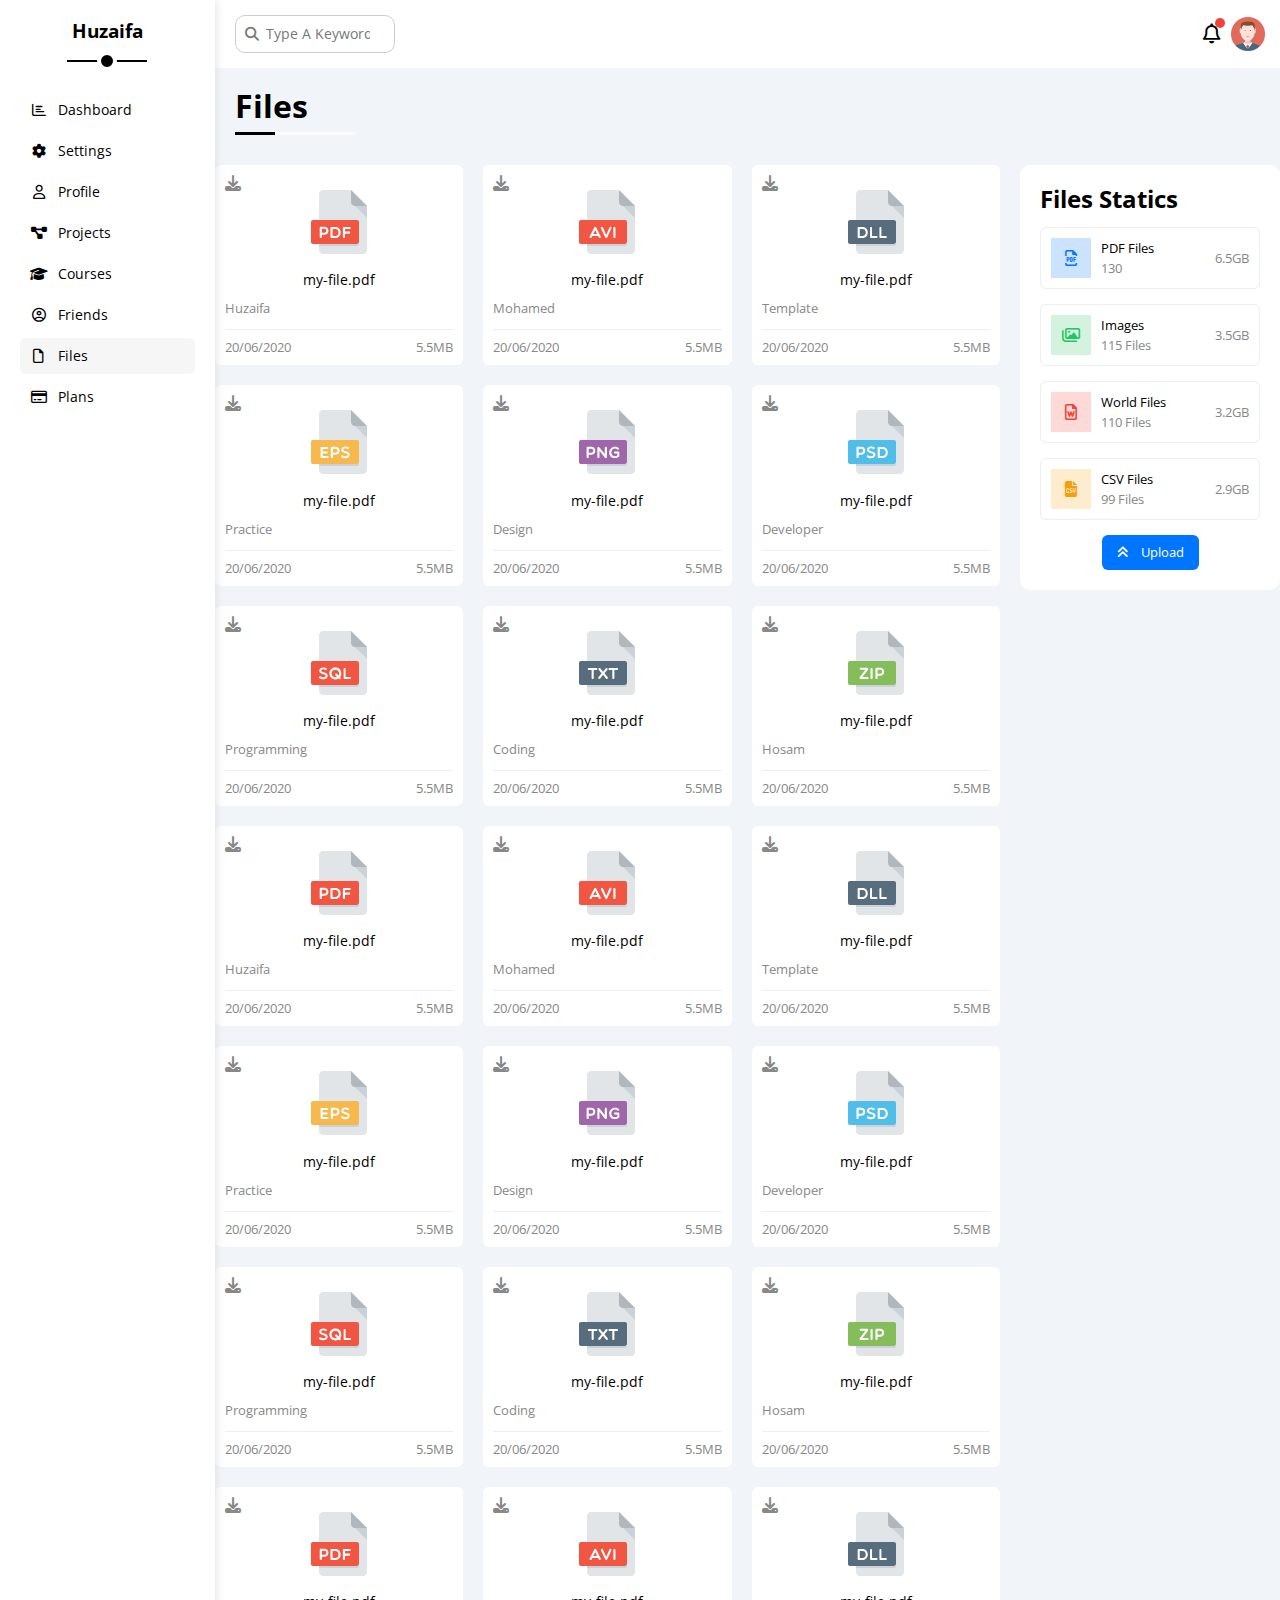
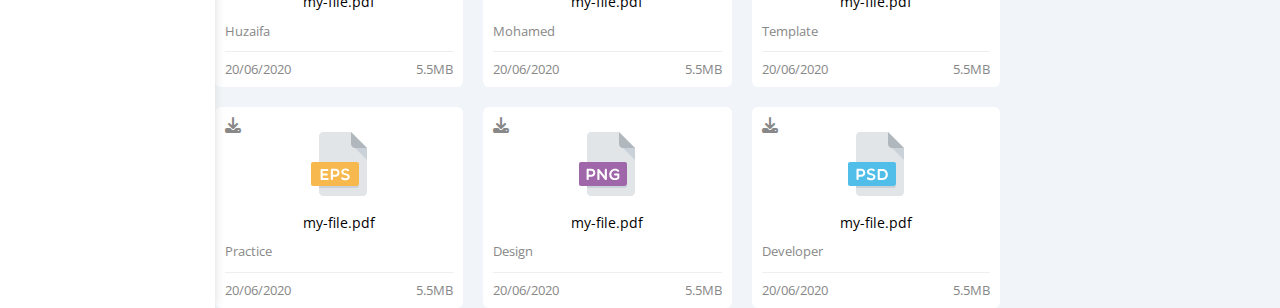
==== files.html @ 27a4d910 "uploade files" ====
<!DOCTYPE html>
<html lang="en">

<head>
  <meta charset="UTF-8">
  <meta http-equiv="X-UA-Compatible" content="IE=edge">
  <meta name="viewport" content="widtd=device-widtd, initial-scale=1.0">
  <link rel="stylesheet" href="css/all.min.css">
  <link rel="stylesheet" href="css/normalize.css">
  <link rel="stylesheet" href="css/Dashboard.css">
  <link rel="preconnect" href="https://fonts.googleapis.com" />
  <link rel="preconnect" href="https://fonts.gstatic.com" crossorigin />
  <link href="https://fonts.googleapis.com/css2?family=Open+Sans:wght@300;500&display=swap" rel="stylesheet" />
  <link rel="stylesheet" href="css/framework.css">
  <title>Files</title>
</head>

<body>
  <div class="page">
    <div class="sidebar active">
      <h3>Huzaifa</h3>
      <ul>
        <li><a href="index.html"><i class="fa-regular fa-chart-bar fa-fw"></i><span>Dashboard</span></a>
        </li>
        <li><a href="settings.html"><i class="fa-solid fa-gear fa-fw"></i><span>Settings</span></a></li>
        <li><a href="profile.html"><i class="fa-regular fa-user fa-fw"></i><span>Profile</span></a></li>
        <li><a href="project.html"><i class="fa-solid fa-diagram-project fa-fw"></i><span>Projects</span></a></li>
        <li><a href="courses.html"><i class="fa-solid fa-graduation-cap fa-fw"></i><span>Courses</span></a></li>
        <li><a href="friends.html"><i class="fa-regular fa-circle-user fa-fw"></i><span>Friends</span></a></li>
        <li><a href="files.html" class="active"><i class="fa-regular fa-file fa-fw"></i><span>Files</span></a></li>
        <li><a href="plans.html"><i class="fa-regular fa-credit-card fa-fw"></i><span>Plans</span></a></li>
      </ul>
    </div>
    <div class="content">
      <header>
        <div class="search">
          <input type="search" name="" id="" placeholder="Type A Keyword">
        </div>
        <div class="icons">
          <span>
            <i class="fa-regular fa-bell fa-lg"></i>
          </span>
          <img src="imgs/avatar.png" alt="">
        </div>
      </header>
      <h1>Files</h1>
      <div class="files d-flex">
        <!-- start files  -->
        <div class="folders">
          <!-- start folder 1 -->
          <div class=" rad-6 bg-white p-10 p-realtive">
            <div class="txt-c p-relative"><i class="fa-solid fa-download c-grey p-absolute"></i><img src="imgs/pdf.svg"
                alt=""></div>
            <div class="fs-14 txt-c mb-10">my-file.pdf</div>
            <p class="fs-13 c-grey" style="margin:13px 0;">Huzaifa</p>
            <div class="between-flex fs-13 c-grey pt-10 mt-10">
              <span>20/06/2020</span>
              <span>5.5MB</span>
            </div>
          </div>
          <!-- end folder 1 -->
          <!-- start folder 2 -->
          <div class=" rad-6 bg-white p-10 p-realtive">
            <div class="txt-c p-relative"><i class="fa-solid fa-download c-grey p-absolute"></i><img src="imgs/avi.svg"
                alt=""></div>
            <div class="fs-14 txt-c mb-10">my-file.pdf</div>
            <p class="fs-13 c-grey" style="margin:13px 0;">Mohamed</p>
            <div class="between-flex fs-13 c-grey pt-10 mt-10">
              <span>20/06/2020</span>
              <span>5.5MB</span>
            </div>
          </div>
          <!-- end folder 2 -->
          <!-- start folder 3 -->
          <div class=" rad-6 bg-white p-10 p-realtive">
            <div class="txt-c p-relative"><i class="fa-solid fa-download c-grey p-absolute"></i><img src="imgs/dll.svg"
                alt=""></div>
            <div class="fs-14 txt-c mb-10">my-file.pdf</div>
            <p class="fs-13 c-grey" style="margin:13px 0;">Template</p>
            <div class="between-flex fs-13 c-grey pt-10 mt-10">
              <span>20/06/2020</span>
              <span>5.5MB</span>
            </div>
          </div>
          <!-- end folder 3 -->
          <!-- start folder 4 -->
          <div class=" rad-6 bg-white p-10 p-realtive">
            <div class="txt-c p-relative"><i class="fa-solid fa-download c-grey p-absolute"></i><img src="imgs/eps.svg"
                alt=""></div>
            <div class="fs-14 txt-c mb-10">my-file.pdf</div>
            <p class="fs-13 c-grey" style="margin:13px 0;">Practice</p>
            <div class="between-flex fs-13 c-grey pt-10 mt-10">
              <span>20/06/2020</span>
              <span>5.5MB</span>
            </div>
          </div>
          <!-- end folder 4 -->
          <!-- start folder 5 -->
          <div class=" rad-6 bg-white p-10 p-realtive">
            <div class="txt-c p-relative"><i class="fa-solid fa-download c-grey p-absolute"></i><img src="imgs/png.svg"
                alt=""></div>
            <div class="fs-14 txt-c mb-10">my-file.pdf</div>
            <p class="fs-13 c-grey" style="margin:13px 0;">Design</p>
            <div class="between-flex fs-13 c-grey pt-10 mt-10">
              <span>20/06/2020</span>
              <span>5.5MB</span>
            </div>
          </div>
          <!-- end folder 5 -->
          <!-- start folder 6 -->
          <div class=" rad-6 bg-white p-10 p-realtive">
            <div class="txt-c p-relative"><i class="fa-solid fa-download c-grey p-absolute"></i><img src="imgs/psd.svg"
                alt=""></div>
            <div class="fs-14 txt-c mb-10">my-file.pdf</div>
            <p class="fs-13 c-grey" style="margin:13px 0;">Developer</p>
            <div class="between-flex fs-13 c-grey pt-10 mt-10">
              <span>20/06/2020</span>
              <span>5.5MB</span>
            </div>
          </div>
          <!-- end folder 6 -->
          <!-- start folder 7 -->
          <div class=" rad-6 bg-white p-10 p-realtive">
            <div class="txt-c p-relative"><i class="fa-solid fa-download c-grey p-absolute"></i><img src="imgs/sql.svg"
                alt=""></div>
            <div class="fs-14 txt-c mb-10">my-file.pdf</div>
            <p class="fs-13 c-grey" style="margin:13px 0;">Programming</p>
            <div class="between-flex fs-13 c-grey pt-10 mt-10">
              <span>20/06/2020</span>
              <span>5.5MB</span>
            </div>
          </div>
          <!-- end folder 7 -->
          <!-- start folder 7 -->
          <div class=" rad-6 bg-white p-10 p-realtive">
            <div class="txt-c p-relative"><i class="fa-solid fa-download c-grey p-absolute"></i><img src="imgs/txt.svg"
                alt=""></div>
            <div class="fs-14 txt-c mb-10">my-file.pdf</div>
            <p class="fs-13 c-grey" style="margin:13px 0;">Coding</p>
            <div class="between-flex fs-13 c-grey pt-10 mt-10">
              <span>20/06/2020</span>
              <span>5.5MB</span>
            </div>
          </div>
          <!-- end folder 8 -->
          <!-- start folder 8 -->
          <div class=" rad-6 bg-white p-10 p-realtive">
            <div class="txt-c p-relative"><i class="fa-solid fa-download c-grey p-absolute"></i><img src="imgs/zip.svg"
                alt=""></div>
            <div class="fs-14 txt-c mb-10">my-file.pdf</div>
            <p class="fs-13 c-grey" style="margin:13px 0;">Hosam</p>
            <div class="between-flex fs-13 c-grey pt-10 mt-10">
              <span>20/06/2020</span>
              <span>5.5MB</span>
            </div>
          </div>
          <!-- end folder 1 -->
          <!-- start folder 1 -->
          <div class=" rad-6 bg-white p-10 p-realtive">
            <div class="txt-c p-relative"><i class="fa-solid fa-download c-grey p-absolute"></i><img src="imgs/pdf.svg"
                alt=""></div>
            <div class="fs-14 txt-c mb-10">my-file.pdf</div>
            <p class="fs-13 c-grey" style="margin:13px 0;">Huzaifa</p>
            <div class="between-flex fs-13 c-grey pt-10 mt-10">
              <span>20/06/2020</span>
              <span>5.5MB</span>
            </div>
          </div>
          <!-- end folder 1 -->
          <!-- start folder 2 -->
          <div class=" rad-6 bg-white p-10 p-realtive">
            <div class="txt-c p-relative"><i class="fa-solid fa-download c-grey p-absolute"></i><img src="imgs/avi.svg"
                alt=""></div>
            <div class="fs-14 txt-c mb-10">my-file.pdf</div>
            <p class="fs-13 c-grey" style="margin:13px 0;">Mohamed</p>
            <div class="between-flex fs-13 c-grey pt-10 mt-10">
              <span>20/06/2020</span>
              <span>5.5MB</span>
            </div>
          </div>
          <!-- end folder 2 -->
          <!-- start folder 3 -->
          <div class=" rad-6 bg-white p-10 p-realtive">
            <div class="txt-c p-relative"><i class="fa-solid fa-download c-grey p-absolute"></i><img src="imgs/dll.svg"
                alt=""></div>
            <div class="fs-14 txt-c mb-10">my-file.pdf</div>
            <p class="fs-13 c-grey" style="margin:13px 0;">Template</p>
            <div class="between-flex fs-13 c-grey pt-10 mt-10">
              <span>20/06/2020</span>
              <span>5.5MB</span>
            </div>
          </div>
          <!-- end folder 3 -->
          <!-- start folder 4 -->
          <div class=" rad-6 bg-white p-10 p-realtive">
            <div class="txt-c p-relative"><i class="fa-solid fa-download c-grey p-absolute"></i><img src="imgs/eps.svg"
                alt=""></div>
            <div class="fs-14 txt-c mb-10">my-file.pdf</div>
            <p class="fs-13 c-grey" style="margin:13px 0;">Practice</p>
            <div class="between-flex fs-13 c-grey pt-10 mt-10">
              <span>20/06/2020</span>
              <span>5.5MB</span>
            </div>
          </div>
          <!-- end folder 4 -->
          <!-- start folder 5 -->
          <div class=" rad-6 bg-white p-10 p-realtive">
            <div class="txt-c p-relative"><i class="fa-solid fa-download c-grey p-absolute"></i><img src="imgs/png.svg"
                alt=""></div>
            <div class="fs-14 txt-c mb-10">my-file.pdf</div>
            <p class="fs-13 c-grey" style="margin:13px 0;">Design</p>
            <div class="between-flex fs-13 c-grey pt-10 mt-10">
              <span>20/06/2020</span>
              <span>5.5MB</span>
            </div>
          </div>
          <!-- end folder 5 -->
          <!-- start folder 6 -->
          <div class=" rad-6 bg-white p-10 p-realtive">
            <div class="txt-c p-relative"><i class="fa-solid fa-download c-grey p-absolute"></i><img src="imgs/psd.svg"
                alt=""></div>
            <div class="fs-14 txt-c mb-10">my-file.pdf</div>
            <p class="fs-13 c-grey" style="margin:13px 0;">Developer</p>
            <div class="between-flex fs-13 c-grey pt-10 mt-10">
              <span>20/06/2020</span>
              <span>5.5MB</span>
            </div>
          </div>
          <!-- end folder 6 -->
          <!-- start folder 7 -->
          <div class=" rad-6 bg-white p-10 p-realtive">
            <div class="txt-c p-relative"><i class="fa-solid fa-download c-grey p-absolute"></i><img src="imgs/sql.svg"
                alt=""></div>
            <div class="fs-14 txt-c mb-10">my-file.pdf</div>
            <p class="fs-13 c-grey" style="margin:13px 0;">Programming</p>
            <div class="between-flex fs-13 c-grey pt-10 mt-10">
              <span>20/06/2020</span>
              <span>5.5MB</span>
            </div>
          </div>
          <!-- end folder 7 -->
          <!-- start folder 7 -->
          <div class=" rad-6 bg-white p-10 p-realtive">
            <div class="txt-c p-relative"><i class="fa-solid fa-download c-grey p-absolute"></i><img src="imgs/txt.svg"
                alt=""></div>
            <div class="fs-14 txt-c mb-10">my-file.pdf</div>
            <p class="fs-13 c-grey" style="margin:13px 0;">Coding</p>
            <div class="between-flex fs-13 c-grey pt-10 mt-10">
              <span>20/06/2020</span>
              <span>5.5MB</span>
            </div>
          </div>
          <!-- end folder 8 -->
          <!-- start folder 8 -->
          <div class=" rad-6 bg-white p-10 p-realtive">
            <div class="txt-c p-relative"><i class="fa-solid fa-download c-grey p-absolute"></i><img src="imgs/zip.svg"
                alt=""></div>
            <div class="fs-14 txt-c mb-10">my-file.pdf</div>
            <p class="fs-13 c-grey" style="margin:13px 0;">Hosam</p>
            <div class="between-flex fs-13 c-grey pt-10 mt-10">
              <span>20/06/2020</span>
              <span>5.5MB</span>
            </div>
          </div>
          <!-- end folder 1 -->
          <!-- start folder 1 -->
          <div class=" rad-6 bg-white p-10 p-realtive">
            <div class="txt-c p-relative"><i class="fa-solid fa-download c-grey p-absolute"></i><img src="imgs/pdf.svg"
                alt=""></div>
            <div class="fs-14 txt-c mb-10">my-file.pdf</div>
            <p class="fs-13 c-grey" style="margin:13px 0;">Huzaifa</p>
            <div class="between-flex fs-13 c-grey pt-10 mt-10">
              <span>20/06/2020</span>
              <span>5.5MB</span>
            </div>
          </div>
          <!-- end folder 1 -->
          <!-- start folder 2 -->
          <div class=" rad-6 bg-white p-10 p-realtive">
            <div class="txt-c p-relative"><i class="fa-solid fa-download c-grey p-absolute"></i><img src="imgs/avi.svg"
                alt=""></div>
            <div class="fs-14 txt-c mb-10">my-file.pdf</div>
            <p class="fs-13 c-grey" style="margin:13px 0;">Mohamed</p>
            <div class="between-flex fs-13 c-grey pt-10 mt-10">
              <span>20/06/2020</span>
              <span>5.5MB</span>
            </div>
          </div>
          <!-- end folder 2 -->
          <!-- start folder 3 -->
          <div class=" rad-6 bg-white p-10 p-realtive">
            <div class="txt-c p-relative"><i class="fa-solid fa-download c-grey p-absolute"></i><img src="imgs/dll.svg"
                alt=""></div>
            <div class="fs-14 txt-c mb-10">my-file.pdf</div>
            <p class="fs-13 c-grey" style="margin:13px 0;">Template</p>
            <div class="between-flex fs-13 c-grey pt-10 mt-10">
              <span>20/06/2020</span>
              <span>5.5MB</span>
            </div>
          </div>
          <!-- end folder 3 -->
          <!-- start folder 4 -->
          <div class=" rad-6 bg-white p-10 p-realtive">
            <div class="txt-c p-relative"><i class="fa-solid fa-download c-grey p-absolute"></i><img src="imgs/eps.svg"
                alt=""></div>
            <div class="fs-14 txt-c mb-10">my-file.pdf</div>
            <p class="fs-13 c-grey" style="margin:13px 0;">Practice</p>
            <div class="between-flex fs-13 c-grey pt-10 mt-10">
              <span>20/06/2020</span>
              <span>5.5MB</span>
            </div>
          </div>
          <!-- end folder 4 -->
          <!-- start folder 5 -->
          <div class=" rad-6 bg-white p-10 p-realtive">
            <div class="txt-c p-relative"><i class="fa-solid fa-download c-grey p-absolute"></i><img src="imgs/png.svg"
                alt=""></div>
            <div class="fs-14 txt-c mb-10">my-file.pdf</div>
            <p class="fs-13 c-grey" style="margin:13px 0;">Design</p>
            <div class="between-flex fs-13 c-grey pt-10 mt-10">
              <span>20/06/2020</span>
              <span>5.5MB</span>
            </div>
          </div>
          <!-- end folder 5 -->
          <!-- start folder 6 -->
          <div class=" rad-6 bg-white p-10 p-realtive">
            <div class="txt-c p-relative"><i class="fa-solid fa-download c-grey p-absolute"></i><img src="imgs/psd.svg"
                alt=""></div>
            <div class="fs-14 txt-c mb-10">my-file.pdf</div>
            <p class="fs-13 c-grey" style="margin:13px 0;">Developer</p>
            <div class="between-flex fs-13 c-grey pt-10 mt-10">
              <span>20/06/2020</span>
              <span>5.5MB</span>
            </div>
          </div>
          <!-- end folder 6 -->
        </div>
        <!-- end files  -->
        <!-- start side  -->
        <div class="side rad-10 bg-white p-20">
          <h2 class="mb-15 mt-0">Files Statics</h2>
          <div class="center-flex rad-6">
            <i class="fa-regular fa-file-pdf fa-lg blue center-flex c-blue icon"></i>
            <div class="info fs-13">
              <span>PDF Files</span>
              <span class="d-block mt-5 c-grey">130</span>
            </div>
            <div style="margin-left: auto;" class="c-grey fs-13">6.5GB</div>
          </div>
          <div class="center-flex rad-6">
            <i class="fa-regular fa-images fa-lg green center-flex c-green icon"></i>
            <div class="info fs-13">
              <span>Images</span>
              <span class="d-block mt-5 c-grey">115 Files</span>
            </div>
            <div style="margin-left: auto;" class="c-grey fs-13">3.5GB</div>
          </div>
          <div class="center-flex rad-6">
            <i class="fa-regular fa-file-word fa-lg red center-flex c-red icon"></i>
            <div class="info fs-13">
              <span>World Files</span>
              <span class="d-block mt-5 c-grey">110 Files</span>
            </div>
            <div style="margin-left: auto;" class="c-grey fs-13">3.2GB</div>
          </div>
          <div class="center-flex rad-6">
            <i class="fa-solid fa-file-csv fa-lg orange center-flex c-orange icon"></i>
            <div class="info fs-13">
              <span>CSV Files</span>
              <span class="d-block mt-5 c-grey">99 Files</span>
            </div>
            <div style="margin-left: auto;" class="c-grey fs-13">2.9GB</div>
          </div>
          <a href="" class="c-white rad-6">
            <i class="fa-solid fa-angles-up mr-10"></i>
            Upload
          </a>
        </div>
        <!-- end side  -->
      </div>
    </div>
  </div>
</body>

</html>
---- css/Dashboard.css ----
:root {
  --blue-color: #0075ff;
  --blue-alt-color: #0d69d5;
  --orange-color: #f59e0b;
  --green-color: #22c55e;
  --red-color: #f44336;
  --grey-color: #888;
}

* {
  box-sizing: border-box;
}

::-webkit-scrollbar {
  width: 15px;
}

::-webkit-scrollbar-track {
  background-color: white;
}

::-webkit-scrollbar-thumb {
  background-color: var(--blue-color);
  transition-duration: 0.3s;
}
::-webkit-scrollbar-thumb:hover  {
  background-color: var(--blue-alt-color);
}
body {
  font-family: "open Sans", sans-serif;
  margin: 0;
}

*:focus {
  outline: none;
}

a {
  text-decoration: none;
}

ul {
  list-style: none;
  padding: 0;
}

.page {
  display: flex;
  min-height: 100vh;
  background-color: #f1f5f9;
  justify-content: space-between;
}

/* Start sidebar  */
.sidebar {
  background-color: white;
  position: relative;
  width: 250px;
  box-shadow: 0 0 10px #DDD;
  padding: 20px;
}

.sidebar>h3 {
  text-align: center;
  margin-top: 0;
  margin-bottom: 50px;
  position: relative;
}

.sidebar>h3::before,
.sidebar>h3::after {
  content: '';
  background-color: black;
  position: absolute;
  left: 50%;
  transform: translateX(-50%);
  -webkit-transform: translateX(-50%);
  -moz-transform: translateX(-50%);
  -ms-transform: translateX(-50%);
  -o-transform: translateX(-50%);

}

.sidebar>h3::before {
  bottom: -20px;
  width: 80px;
  height: 2px;
}

.sidebar>h3::after {
  width: 12px;
  height: 12px;
  bottom: -29px;
  border: 4px solid white;
  border-radius: 50%;
  -webkit-border-radius: 50%;
  -moz-border-radius: 50%;
  -ms-border-radius: 50%;
  -o-border-radius: 50%;
}

.sidebar ul li {
  display: flex;

}

.sidebar li i {
  margin-right: 10px;
}

.sidebar ul li a {
  color: black;
  padding: 10px;
  font-size: 14px;
  width: 100%;
  border-radius: 6px;
  -webkit-border-radius: 6px;
  -moz-border-radius: 6px;
  -ms-border-radius: 6px;
  -o-border-radius: 6px;
  margin-bottom: 5px;
  transition-duration: 0.3s;
}

@media (max-width : 767px) {
  .sidebar {
    width: 60px;
    padding: 10px;
  }

  .sidebar h3 {
    font-size: 13px;
    margin-bottom: 15px;
  }

  .sidebar h3::before,
  .sidebar h3::after {
    display: none;
  }

  .sidebar ul li a span {
    display: none;
  }
}

.sidebar ul li a:hover,
.sidebar ul li .active {
  background-color: #f6f6f6;
}

.sidebar ul li a:focus {
  background-color: #f6f6f6;
}

.page .content {
  width: 100%;
  overflow: hidden;
}

/* End sidebar  */
/* start header  */
.page .content>header {
  background-color: white;
  padding: 15px;
  display: flex;
  align-items: center;
  justify-content: space-between;
}

.page .content .icons {
  display: flex;
  align-items: center;
}

.page .search {
  position: relative;
}

.page .search::before {
  font-family: var(--fa-style-family-classic);
  content: "\f002";
  font-weight: 900;
  position: absolute;
  top: 51%;
  transform: translateY(-50%);
  -webkit-transform: translateY(-50%);
  -moz-transform: translateY(-50%);
  -ms-transform: translateY(-50%);
  -o-transform: translateY(-50%);
  left: 15px;
  color: #777;
  font-size: 14px;
}

.page .search input {
  padding: 10px;
  border: 1px solid #ccc;
  border-radius: 10px;
  -webkit-border-radius: 10px;
  -moz-border-radius: 10px;
  -ms-border-radius: 10px;
  -o-border-radius: 10px;
  width: 160px;
  padding-left: 30px;
  margin-left: 5px;
  transition-duration: 0.3s;
  font-size: 14px;
}

.page .search input:focus {
  width: 200px;
}

.page .search input:focus::placeholder {
  opacity: 0;
}

.page .search input::placeholder {
  color: #777;
  font-size: 14px;
  transition-duration: 0.3s;
}

.page .content .icons span {
  position: relative;
  margin-right: 10px;
}

.page .content .icons span::before {
  content: '';
  width: 10px;
  height: 10px;
  background-color: var(--red-color);
  position: absolute;
  right: -4px;
  border-radius: 50%;
  top: -7px;
  -webkit-border-radius: 50%;
  -moz-border-radius: 50%;
  -ms-border-radius: 50%;
  -o-border-radius: 50%;
}

.page .content>header img {
  width: 34px;
}

/* end header  */
.page .content>h1 {
  position: relative;
  margin: 20px 20px 40px;
}

.page .content>h1::before,
.page .content>h1::after {
  content: '';
  position: absolute;
  bottom: -10px;
  height: 3px;
}

.page .content>h1::before {
  background-color: black;
  width: 40px;
}

.page .content>h1::after {
  background-color: white;
  width: 80px;
  left: 40px;
}

/* start wraper  */
.page .content .box {
  display: grid;
  grid-template-columns: repeat(auto-fill, minmax(450px, 1fr));
  gap: 20px;
  margin-left: 20px;
  margin-right: 20px;
  margin-bottom: 20px;
}

/* start welcome  */
.page .content .box .welcome .head {
  display: flex;
  justify-content: space-between;
  background-color: #eee;
}

@media (max-width : 767px) {
  .page .content .welcome .body {
    flex-direction: column;
    gap: 20px;
  }

  .page .content .welcome .avatar {
    margin: -32px auto 30px;
    display: block;
  }

  .page .welcome .head img {
    display: none;
  }

  .page .content .box {
    grid-template-columns: minmax(200px, 1fr);
    margin-left: 10px;
    margin-right: 10px;
    gap: 10px;
  }
}

.page .content .box .welcome {
  overflow: hidden;
}

.welcome .head img {
  width: 200px;
  margin-bottom: -10px;
}

.welcome .avatar {
  width: 64px;
  margin-left: 20px;
  border: 4px solid white;
  margin-top: -32px;
  border-radius: 50%;
  -webkit-border-radius: 50%;
  -moz-border-radius: 50%;
  -ms-border-radius: 50%;
  -o-border-radius: 50%;
  box-shadow: 0 0 5px #ddd;
}

.welcome .body {
  margin-bottom: 20px;
  margin-top: 20px;
  border-top: 0.5px solid #ddd;
  border-bottom: 0.5px solid #ddd;
  align-items: center;
}

.welcome .body div {
  flex: 1;
  text-align: center;
}

.welcome .body span {
  margin-top: 10px;
}

.welcome>a {
  background-color: var(--blue-color);
  margin: 0 15px 15px auto;
  width: fit-content;
  transition-duration: 0.3s;
}

.welcome>a:hover {
  background-color: var(--blue-alt-color);
}

/* End welcome  */

/* start quick draft */
.quick-draft .form {
  flex-direction: column;
  margin-top: 20px;

}

.quick-draft .form input {
  margin-bottom: 20px;
}

.quick-draft .form textarea {
  resize: none;
  min-height: 180px;
}

.quick-draft>a {
  background-color: var(--blue-color);
  width: fit-content;
  margin: 15px 0px 15px auto;
}

/* end quick draft */

/* start early targets */
.early .icon {
  width: 80px;
  height: 80px;
  margin-right: 15px;
}

.early .blue .icon {
  background-color: rgb(0 117 255 / 20%);

}

.early .orange .icon {
  background-color: rgb(245 158 11 / 20%);
}

.early .green .icon {
  background-color: rgb(34 197 94 / 20%)
}

.early .details {
  flex: 1;
}

.early .details .progress {
  width: 100%;
  height: 4px;
}

.early .details .progress.blue {
  background-color: rgb(0 117 255 / 20%);
}

.early .details .progress.orange {
  background-color: rgb(245 158 11 / 20%);
}

.early .details .progress.green {
  background-color: rgb(34 197 94 / 20%);
}

.early .details .progress>span {
  height: 4px;
  position: relative;
}

.early .progress>span span {
  position: absolute;
  right: -17px;
  top: -30px;
  color: hwite;
  color: white;
  padding: 2px 5px;
  font-size: 13px;
  border-radius: 6px;
  -webkit-border-radius: 6px;
  -moz-border-radius: 6px;
  -ms-border-radius: 6px;
  -o-border-radius: 6px;
}

.early .progress>span span::before {
  content: '';
  border: 5px solid green;
  border-color: var(--blue-color) transparent transparent transparent;
  bottom: -10px;
  left: 50%;
  position: absolute;
  transform: translateX(-50%);
  -webkit-transform: translateX(-50%);
  -moz-transform: translateX(-50%);
  -ms-transform: translateX(-50%);
  -o-transform: translateX(-50%);
}

.early .orange .progress>span span::before {
  border-color: var(--orange-color) transparent transparent transparent;
}

.early .green .progress>span span::before {
  border-color: var(--green-color) transparent transparent transparent;
}

/* end early targets */
/* start tickets */
.tickets .all {
  flex-wrap: wrap;
  gap: 20px;
}

.tickets .all .boxes {
  border: 1px solid #ccc;
  width: calc(50% - 10px);
}

@media (max-width : 767px) {
  .tickets .all .boxes {
    width: 100%;
  }
}

/* end tickets */
/* start latest */
.latest .news .new img {
  width: 100px;
  margin-right: 20px;
}

.latest .news {
  flex-direction: column;
}

.latest .new .info {
  flex: 1;
}

.latest .new:not(:last-of-type) {
  margin-bottom: 20px;
  border-bottom: 1px solid #eee;
  padding-bottom: 20px;
}

@media (max-width:767px) {
  .latest .new {
    flex-direction: column;
    text-align: center;
    gap: 10px;
  }

  .latest h2 {
    text-align: center;
  }

  .latest .new img {
    margin-right: 0 !important;
  }
}

/* end latest */
/* start tasks */
.tasks .task:not(:last-of-type) {
  border-bottom: 1px solid #eee;
  margin-bottom: 10px;
}

.tasks .task:nth-of-type(4) {
  opacity: 0.3;
}

.tasks .task:nth-of-type(4)>div {
  text-decoration: line-through;
}

/* end tasks */
/* start top search  */
.top-search .grey:not(:last-of-type) {
  margin-bottom: 30px;
}

/* end top search  */
/* start files  */
.files .file img {
  width: 40px;
  height: 40px;
  margin-right: 10px;
}

.files .file div {
  flex: 1;
}

.files .file:not(:last-of-type) {
  margin-bottom: 5px;
  padding-bottom: 5px;
  border-bottom: 1px solid #eee;
}

/* end files  */
/* start last project */

.last-project img {
  position: absolute;
  bottom: 0;
  right: 0;
  opacity: 0.1;
}

.last-project ul {
  border-left: 2px solid var(--blue-color);
  margin-left: 10px;
}

.last-project ul li {
  position: relative;
  margin-top: 25px;
  padding-left: 30px;
}

.last-project ul li::before {
  content: '';
  position: absolute;
  width: 20px;
  height: 20px;
  border-radius: 50%;
  -webkit-border-radius: 50%;
  -moz-border-radius: 50%;
  -ms-border-radius: 50%;
  -o-border-radius: 50%;
  border: 2px solid white;
  outline: 2px solid var(--blue-color);
  background-color: var(--blue-color);
  left: -13px;
}

.last-project ul li:last-child::before {
  background-color: white;
}

.last-project ul .test::before {
  animation: blinking 1s alternate infinite;
  -webkit-animation: blinking 1s alternate infinite;
}


/* end last project */
/* start reminders */
.reminders ul {
  margin-left: 30px;
}

.reminders ul li {
  margin-bottom: 15px;
  border-left: 2px solid var(--blue-color);
  padding-left: 10px;
}

.reminders ul li::before {
  content: '';
  position: absolute;
  width: 15px;
  height: 15px;
  border-radius: 50%;
  -webkit-border-radius: 50%;
  -moz-border-radius: 50%;
  -ms-border-radius: 50%;
  -o-border-radius: 50%;
  background-color: var(--blue-color);
  top: 50%;
  transform: translateY(-50%);
  -webkit-transform: translateY(-50%);
  -moz-transform: translateY(-50%);
  -ms-transform: translateY(-50%);
  -o-transform: translateY(-50%);
  left: -30px;
}

.reminders ul .green {
  border-left: 2px solid var(--green-color);
}

.reminders ul .green::before {
  background-color: var(--green-color);
}

.reminders ul .orange {
  border-left: 2px solid var(--orange-color);
}

.reminders ul .orange::before {
  background-color: var(--orange-color);
}

.reminders ul .red {
  border-left: 2px solid var(--red-color);
}

.reminders ul .red::before {
  background-color: var(--red-color);
}

/* end reminders */
/* start latest post  */
.latest-post div+p {
  line-height: 1.8;
  border-top: 1px solid #eee;
  border-bottom: 1px solid #eee;
}

/* end latest post  */
/* start social media  */
.social-media .social {
  padding: 15px;
  position: relative;
  padding-left: 70px;
  margin-bottom: 10px;
}

.social-media .social i {
  position: absolute;
  left: 0;
  height: 100%;
  width: 50px;
  transition-duration: 0.3s;
}

.social-media i:hover {
  rotate: 5deg;
}

.social-media .twitter {
  background-color: rgb(29 161 242 / 20%);
  color: #1da1f2;
}

.social-media .twitter i,
.social-media .twitter a {
  background-color: #1da1f2;
}

.social-media .facebook {
  background-color: rgb(24 119 242 / 20%);
  color: #1da1f2;
}

.social-media .facebook i,
.social-media .facebook a {
  background-color: #1877f2;
}

.social-media .youtube {
  background-color: rgb(255 0 0 / 20%);
  color: #ff0000;
}

.social-media .youtube i,
.social-media .youtube a {
  background-color: #ff0000;
}

.social-media .linkedin {
  background-color: rgb(0 119 181 / 20%);
  color: #0077b5;
}

.social-media .linkedin i,
.social-media .linkedin a {
  background-color: #0077b5;
}

/* end social media  */
/* End wraper  */

/* start projects */
.content .projects {
  margin: 20px;
}

.content .projects .respo-table {
  overflow-x: auto;
}

.content .projects table {
  border: 1px solid #eee;
  text-align: left;
  border-spacing: 0;
  min-width: 1000px;
  width: 100%;
}

.content .projects thead {
  background-color: #eee;
}

.content .projects tbody tr:hover {
  background-color: #ecebeb47;
}

.content .projects tr {
  transition-duration: 0.3s;
}

.content .projects table th,
.content .projects td {
  padding: 15px;
  font-size: 15px;
}

.content .projects td {
  font-size: 15px;
  padding: 15px;
}

.content .projects tr:not(:last-of-type) td {
  border-bottom: 1px solid #eee;
}

.content .projects .pic img {
  width: 32px;
  height: 32px;
  border-radius: 50%;
  -webkit-border-radius: 50%;
  -moz-border-radius: 50%;
  -ms-border-radius: 50%;
  -o-border-radius: 50%;
  background-color: white;
  padding: 2px;
}

.content .projects .pic img:not(:first-child) {
  margin-left: -20px;
}

.content .projects td:not(:first-of-type) {
  border-left: 1px solid #eee;
}

/* end projects */
/* start settings  */
.settings {
  display: grid;
  grid-template-columns: repeat(auto-fill, minmax(450px, 1fr));
  margin-left: 20px;
  margin-right: 20px;
  margin-bottom: 20px;
  gap: 20px;
}

@media (max-width :1199px) {
  .settings {
    grid-template-columns: minmax(200px, 1fr);
    margin-left: 20px;
    margin-right: 20px;
    gap: 10px;
  }
}

@media (max-width :767px) {
  .settings {
    grid-template-columns: minmax(200px, 1fr);
    margin-left: 10px;
    margin-right: 10px;
    gap: 10px;
  }
}

/* start site control */
.site-control textarea {
  resize: none;
  min-height: 150px;
  border: 1px solid #ccc;
}

/* end site control */
/* start genral info  */
.genral-info div>input {
  border: 1px solid #ccc;
}

.genral-info div>input[type="email"] {
  flex: 1;
  background-color: #f0f4f8;
  cursor: no-drop;
}

.genral-info div>input[type="email"]::placeholder {
  color: #bbb;
}

.genral-info .email {
  gap: 10px;
}

.genral-info input+span {
  cursor: pointer;
}

/* end genral info  */
/* start security info  */
.security>div:not(:last-child) {
  border-bottom: 1px solid #eee;
  padding-bottom: 25px;
  margin-bottom: 15px;
}

.security>div:first-of-type a {
  transition-duration: 0.3s;
}

.security>div:first-of-type a:hover {
  background-color: var(--blue-alt-color);
}

/* end security info  */
/* start social info  */
.social-info div {
  background-color: #f6f6f6;
  height: 40px;
}

.social-info div:not(:last-of-type) {
  margin-bottom: 15px;

}

.social-info div i {
  width: 40px;
  height: 40px;
  background-color: #f6f6f6;
  border: 1px solid #ddd;
  border-right: none;
  border-radius: 6px 0 0 6px;
}

.social-info div i+span {
  border-left: 1px solid #ddd;
  display: flex;
  align-items: center;
  height: 40px;
  padding-left: 10px;
  border: 1px solid #ddd;
  border-radius: 0 6px 6px 0;
  -webkit-border-radius: 0 6px 6px 0;
  -moz-border-radius: 0 6px 6px 0;
  -ms-border-radius: 0 6px 6px 0;
  -o-border-radius: 0 6px 6px 0;
}

/* end social info  */
/* start widgets  */
.widgets input[type="checkbox"] {
  appearance: none;
}

.widgets>div {
  margin-bottom: 15px;
}

.widgets label {
  padding-left: 30px;
  cursor: pointer;
}

.widgets label::before {
  content: '';
  width: 14px;
  height: 14px;
  border: 2px solid var(--grey-color);
  position: absolute;
  left: 0;
  border-radius: 4px;
  -webkit-border-radius: 4px;
  -moz-border-radius: 4px;
  -ms-border-radius: 4px;
  -o-border-radius: 4px;
  transition-duration: 0.3s;

}

.widgets label:hover::before {
  border-color: var(--blue-color);
}

.widgets label::after {
  font-family: var(--fa-style-family-classic);
  content: "\f00c";
  font-weight: 900;
  background-color: var(--blue-color);
  color: white;
  position: absolute;
  left: 0;
  width: 18px;
  height: 18px;
  display: flex;
  justify-content: center;
  align-items: center;
  top: 0;
  font-size: 12px;
  transition-duration: 0.3s;
  border-radius: 4px;
  -webkit-border-radius: 4px;
  -moz-border-radius: 4px;
  -ms-border-radius: 4px;
  -o-border-radius: 4px;
  transform: scale(0);
  -webkit-transform: scale(0);
  -moz-transform: scale(0);
  -ms-transform: scale(0);
  -o-transform: scale(0);
}

.widgets input[type="checkbox"]:checked+label::after {
  transform: scale(1) rotate(1turn);
  -webkit-transform: scale(1) rotate(1turn);
  -moz-transform: scale(1) rotate(1turn);
  -ms-transform: scale(1) rotate(1turn);
  -o-transform: scale(1) rotate(1turn);
}

/* end widgets  */
/* start backup manager */
.back-up .radio input[type="radio"] {
  appearance: none;
}

.back-up .radio {
  border-bottom: 1px solid #eee;
  padding-bottom: 5px;
}

.back-up .radio>div {
  margin-bottom: 10px;
  display: flex;
  align-items: center;
}

.back-up .radio label {
  padding-left: 30px;
  position: relative;
  cursor: pointer;
}

.back-up .radio label::before {
  content: '';
  width: 17px;
  height: 17px;
  position: absolute;
  border-radius: 50%;
  -webkit-border-radius: 50%;
  -moz-border-radius: 50%;
  -ms-border-radius: 50%;
  -o-border-radius: 50%;
  border: 2px solid #b0afaf;
  background-color: white;
  left: 0;
  top: -1px;
  transition-duration: 0.3s;
}

.back-up .radio input:checked+label::before {
  border-color: var(--blue-color);
}

.back-up .radio label::after {
  content: '';
  transform: scale(0);
  border-radius: 50%;
  -webkit-border-radius: 50%;
  -moz-border-radius: 50%;
  -ms-border-radius: 50%;
  -o-border-radius: 50%;
  position: absolute;
  left: 5px;
  background-color: var(--blue-color);
  bottom: 3px;
  transition-duration: 0.3s;
  -webkit-transform: scale(0);
  -moz-transform: scale(0);
  -ms-transform: scale(0);
  -o-transform: scale(0);
  width: 11px;
  height: 11px;
}

.back-up .radio input:checked+label::after {
  transform: scale(1);
  -webkit-transform: scale(1);
  -moz-transform: scale(1);
  -ms-transform: scale(1);
  -o-transform: scale(1);
}

.back-up .mega {
  gap: 10px;
  align-items: center;
  /* padding: 10px; */
}
@media (max-width:767px) {
  .back-up .mega{
    flex-direction: column;
    gap: 5px;
    /* padding: 0; */
  }
}

.back-up .mega>div {
  width: 100%;
  margin-top: 10px;
}

.back-up .mega input {
  appearance: none;
}

.back-up .mega label {
  display: flex;
  flex-direction: column;
  justify-content: center;
  align-items: center;
  padding: 15px;
  border: 2px solid #cccccc83;
  flex: 1;
  border-radius: 10px;
  -webkit-border-radius: 10px;
  -moz-border-radius: 10px;
  -ms-border-radius: 10px;
  -o-border-radius: 10px;
  cursor: pointer;
  transition-duration: 0.3s;
  transition-property: border color;
}

.back-up .mega input:checked+label {
  border: 2px solid var(--blue-color);
  color: var(--blue-color);
}

/* end backup manager */

/* end settings  */
/* start profile page  */
/* start avatar-box  */

.profile .avatar-box {
  width: 300px;
  border-right: 1px solid #eee;
}

.profile .avatar-box img {
  width: 120px;
  margin-bottom: 10px;
}

.profile .avatar-box .level {
  margin: auto;
  height: 6px;
  width: 70%;
}

.profile .avatar-box .level span {
  background-color: var(--blue-color);
  height: 6px;
  position: absolute;
  left: 0;
}

.profile .avatar-box div>i {
  color: var(--orange-color);
  margin-right: 5px;
}

/* end avatar-box  */
/* start info-box  */

.profile .info-box>div {
  flex-wrap: wrap;
  transition-duration: 0.3s;
}

.profile .info-box>div:hover {
  background-color: #eeeeee56;
}

@media (max-width : 767px) {
  .profile .avatar-box {
    border: none;
  }

  .profile .info-box div {
    display: block;
    text-align: center;
  }

  .profile .info-box .toggle-switch {
    /* display: block; */
    margin: auto;
  }
}

.profile .info-box>div:not(:last-child) {
  border-bottom: 1px solid #eee;
}

.profile .info-box>div>div {
  min-width: 250px;
  padding-top: 10px;
}

.profile .info-box>div>h4 {
  font-weight: normal;
  font-size: 15px;
}

.profile .info-box input~.toggle-switch {
  height: 20px;
}

.profile .info-box input~.toggle-switch::before {
  font-size: 9px;
  width: 15px;
  height: 15px;
  top: 2.5px;
}

.profile .info-box input:checked~.toggle-switch::before {
  left: 58.5px;
}

/* end info-box  */

/* start split  */
.profile .split {
  gap: 20px;
}

@media (max-width:767px) {
  .profile .split {
    flex-direction: column;
    text-align: center;
  }

  .profile .latest-activites>div {
    flex-direction: column;
    gap: 10px;
  }

  .profile .latest-activites>div span {
    margin: 6px;
  }
}

.profile .split .my-skills {
  flex-grow: 1;
}

.profile .split .latest-activites {
  flex-grow: 2;
}

.profile .split ul {
  padding-top: 20px;
  margin-bottom: 0;
}

.profile .split .my-skills ul li {
  padding-bottom: 20px;
}

.profile .split .my-skills ul li:not(:last-child) {
  border-bottom: 1px solid #eee;
  margin-bottom: 20px;

}

.latest-activites img {
  width: 64px;
  margin-right: 10px;
}

.latest-activites>div:not(:last-child) {
  padding-bottom: 30px;
  border-bottom: 1px solid #eee;
}

.latest-activites>div span {
  margin-bottom: 12px;
}

/* end split  */
/* end  profile page  */

/* start projects  */
.projects-page {
  display: grid;
  grid-template-columns: repeat(auto-fill, minmax(450px, 1fr));
  margin-left: 20px;
  margin-right: 20px;
  gap: 20px;
}

@media (max-width:1199px) {
  .projects-page {
    grid-template-columns: minmax(250px, 1fr);
    margin-left: 10px;
    margin-right: 10px;
    gap: 10px;
  }
}

.projects-page>div>span {
  position: absolute;
  right: 10px;
  top: 10px;
}

.projects-page div img {
  width: 40px;
  height: 40px;
  border-radius: 50%;
  -webkit-border-radius: 50%;
  -moz-border-radius: 50%;
  -ms-border-radius: 50%;
  -o-border-radius: 50%;
  border: 2px solid white;
  cursor: pointer;
}

.projects-page div img:hover {
  z-index: 10;
}

.projects-page div img:not(:first-of-type) {
  margin-left: -15px;
}

.projects-page .project-box {
  flex-direction: column;
  justify-content: space-between;
  gap: 30px;
}

.projects-page div ul {
  justify-content: flex-end;
  padding-top: 15px;
  padding-bottom: 15px;
  border-top: 1px solid #eee;
  border-bottom: 1px solid #eee;
}

@media (max-width : 767px) {
  .projects-page div ul {
    flex-direction: column;
    gap: 10px;
  }

  .projects-page div ul li {
    width: fit-content;
  }

  .projects-page>div>div:last-child>div:last-child {
    flex-direction: column;
    gap: 15px;
  }
}

.projects-page div ul li {
  margin-left: 5px;
}

.projects-page .progress {
  background-color: #eee;
  width: 260px;
  height: 8px;
  border-radius: 6px;
  -webkit-border-radius: 6px;
  -moz-border-radius: 6px;
  -ms-border-radius: 6px;
  -o-border-radius: 6px;
}

.projects-page .progress span {
  position: absolute;
  left: 0;
  height: 100%;
  border-radius: 6px;
  -webkit-border-radius: 6px;
  -moz-border-radius: 6px;
  -ms-border-radius: 6px;
  -o-border-radius: 6px;
}

/* end projects  */
/* start courses  */
.courses {
  grid-template-columns: repeat(auto-fill, minmax(300px, 1fr));
  gap: 20px;
  margin: 0 20px;
}

.courses .courses-box div:first-of-type {
  padding: 20px;
}

.courses-box img:nth-of-type(2) {
  width: 65px;
  height: 65px;
  border-radius: 50%;
  -webkit-border-radius: 50%;
  -moz-border-radius: 50%;
  -ms-border-radius: 50%;
  -o-border-radius: 50%;
  position: absolute;
  left: 20px;
  top: 20px;
  border: 2px solid white;
}

.courses .courses-box div p {
  line-height: 1.7;
  /* margin-top: 0; */
}

.courses-box div:last-of-type {
  border-top: 1px solid #eee;
}

.courses-box div:last-of-type span:first-child {
  position: absolute;
  left: 50%;
  transform: translateX(-50%);
  -webkit-transform: translateX(-50%);
  -moz-transform: translateX(-50%);
  -ms-transform: translateX(-50%);
  -o-transform: translateX(-50%);
  top: -11px;
}

/* end courses  */
/* start friends  */
.friends {
  margin: 0 20px;
  grid-template-columns: repeat(auto-fill, minmax(300px, 1fr));
  gap: 20px;
}

.friend-box>div:nth-of-type(3) {
  padding: 15px 0;
  margin: 15px 0;
  border-top: 1px solid #eee;
  border-bottom: 1px solid #eee;
}

.friend-box .icons {
  position: absolute;
  top: 10px;
  left: 10px;
}

.friend-box .icons i {
  padding: 10px;
  border-radius: 50%;
  -webkit-border-radius: 50%;
  -moz-border-radius: 50%;
  -ms-border-radius: 50%;
  -o-border-radius: 50%;
  background-color: #eee;
  color: #666;
  font-size: 13px;
  margin-right: 5px;
  cursor: pointer;
  transition-duration: 0.3s;
}

.friend-box .icons i:hover {
  background-color: var(--blue-color);
  color: white;
}

.friend-box>div:nth-of-type(3)>div:not(:last-child) {
  margin-bottom: 10px;
}

.friend-box>div:nth-of-type(3)>div i {
  margin-right: 5px;
}

.vip {
  font-size: 40px;
  color: var(--orange-color);
  position: absolute;
  top: 50%;
  right: 0;
  transform: translateY(-50%);
  -webkit-transform: translateY(-50%);
  -moz-transform: translateY(-50%);
  -ms-transform: translateY(-50%);
  -o-transform: translateY(-50%);
  opacity: 0.2;
  font-weight: bold;
}

/* end friends  */
/* start files  */
.files {
  gap: 20px;
  align-items: flex;
}

/* start folders  */
.files .folders {
  display: grid;
  flex: 1;
  grid-template-columns: repeat(auto-fill, minmax(200px, 1fr));
  gap: 20px;
}

.files .folders div i {
  top: 0;
  left: 0;
}

.files .folders img {
  width: 64px;
  height: 64px;
  transition-duration: 0.3s;
  margin: 15px 0;
}

.files .folders>div:hover img {
  transform: rotate(5deg);
  -webkit-transform: rotate(5deg);
  -moz-transform: rotate(5deg);
  -ms-transform: rotate(5deg);
  -o-transform: rotate(5deg);
}

.files .folders p+div {
  border-top: 1px solid #eee;
}

/* end folders  */
/* start side  */
.files .side {
  min-width: 260px;
  height: fit-content;
}

@media (max-width:767px) {
  .files {
    flex-direction: column;
  }

  .files .side {
    width: 100%;
    order: -1;
  }

}

.files .side>div {
  padding: 10px;
  border: 1px solid #eee;
  margin-bottom: 15px;
}

.files .side>div i {
  width: 40px;
  height: 40px;
  margin-right: 10px;
  font-size: 16px;
}

.files .side>div:first-of-type i {
  background-color: rgb(0 117 255 / 20%);
}

.files .side>div:last-of-type i {
  background-color: rgb(245 158 11 / 20%);
}

.files .side>div:nth-of-type(3) i {
  background-color: rgb(244 67 54 / 20%);
}

.files .side>div:nth-of-type(2) i {
  background-color: rgb(34 197 94 / 20%);
}

.files .side a {
  background-color: var(--blue-color);
  font-size: 13px;
  padding: 10px 15px;
  margin: 15px auto 0;
  display: block;
  width: fit-content;
  transition-duration: 0.3s;
}

.files .side a:hover {
  background-color: var(--blue-alt-color);
}

.files .side a:hover i {
  animation: up-and-down  infinite 0.8s;
  -webkit-animation: up-and-down  infinite 0.8s;
}

.files .side a i {
  margin-right: 10px;

}

/* end side  */

/* end files  */
/* start plans  */
.plans {
  display: grid;
  grid-template-columns: repeat(auto-fill,minmax(400px,1fr));
  margin:20px;
  gap: 20px;
}
@media (max-width : 767px) {
  .plans {
    grid-template-columns: minmax(250px,1fr);
    margin:10px;
    gap: 10px;
  }
}
.plans .plan:first-of-type > div:first-child {
  outline: 3px solid var(--green-color);
  border: 3px solid white;
}
.plans .plan:nth-of-type(2) > div:first-child {
  outline: 3px solid var(--blue-color);
  border: 3px solid white;
}
.plans .plan:last-of-type > div:first-child {
  outline: 3px solid var(--orange-color);
  border: 3px solid white;
}
.plans .plan h2 {
  font-size: 24px;
}
.plans .plan h2 + div {
  font-size: 40px;
  width: fit-content;
  margin: auto;
}
.plans .plan h2 + div span {
  position: absolute;
  font-size: 25px;
  left: -20px;
  top: 0;
}
.plans .plan > span {
  margin: auto;
  display: block;
}
.plans ul li {
  font-size: 15px;
  display: flex;
  justify-content: space-between;
  align-items: center;
  padding: 15px 0;
  border-bottom: 1px solid #eee;
}
.plans ul li .yes {
  color: var(--green-color);
  font-size: 18px;
}
.plans ul li .no {
  color: var(--red-color);
  font-size: 18px;
}
.plans ul li i:last-child {
  color: var(--grey-color);
}
.plans ul li span {
  flex: 1;
  margin-left: 5px;
}
/* end plans  */



/*start animation */
@keyframes blinking {
  100% {
    background-color: white;
  }
}

@keyframes up-and-down {
  50% {
    transform: translateY(-4px);
    -webkit-transform: translateY(-4px);
    -moz-transform: translateY(-4px);
    -ms-transform: translateY(-4px);
    -o-transform: translateY(-4px);
  }
20% {
  
}
  100% ,0%{
    transform: translateY(1px);
    -webkit-transform: translateY(1px);
    -moz-transform: translateY(1px);
    -ms-transform: translateY(1px);
    -o-transform: translateY(1px);
}

}

/*end animation */
---- css/framework.css ----
/*start Padding */
.p-20 {
  padding: 20px;
}

.p-15 {
  padding: 15px;
}

.p-10 {
  padding: 10px;
}

.pb-10 {
  padding-bottom: 10px;
}

.pb-20 {
  padding-bottom: 20px;
}

.pt-10 {
  padding-top: 10px;
}

.pt-20 {
  padding-top: 20px;
}

/*End Padding */

/* start color  */
.bg-white {
  background-color: white;
}

.c-grey {
  color: #888;
}

.bg-grey {
  background-color: #888;
}

.c-white {
  color: white;
}

.c-red {
  color: #f44336;
}

.bg-red {
  background-color: #f44336;
  ;
}

.bg-eee {
  background-color: #eee;
}

.c-blue {
  color: #0075ff;
}

.bg-blue {
  background-color: #0075ff;
}

.c-black {
  color: black;
}

.c-orange {
  color: #f59e0b;
}

.bg-orange {
  background-color: #f59e0b;
}

.c-green {
  color: #22c55e;
}

.bg-green {
  background-color: #22c55e;
}

/* end color  */

/* start font  */
.fs-14 {
  font-size: 14px;
}

.fs-13 {
  font-size: 13px;
}

.fs-15 {
  font-size: 15px;
}

.fs-25 {
  font-size: 25px;
}

.fw-bold {
  font-weight: bold;
}

.txt-c {
  text-align: center;
}

/* start font  */

/* start display */
.d-flex {
  display: flex;
}

.align-flex {
  align-items: center;
}

.over-hidden {
  overflow: hidden;
}

.between-flex {
  display: flex;
  justify-content: space-between;
  align-items: center;
}

.flex-1 {
  flex: 1;
}

.d-grid {
  display: grid;
}

.d-block {
  display: block;
}

.center-flex {
  display: flex;
  justify-content: center;
  align-items: center;
}

.p-relative {
  position: relative;
}

.p-absolute {
  position: absolute;
}

.toggle-checkbox {
  appearance: none;
  display: none;
}

.toggle-switch {
  width: 78px;
  height: 32px;
  border-radius: 16px;
  -webkit-border-radius: 16px;
  -moz-border-radius: 16px;
  -ms-border-radius: 16px;
  -o-border-radius: 16px;
  background-color: #ccc;
  cursor: pointer;
  transition-duration: 0.3s;
}

.toggle-checkbox:checked+.toggle-switch {
  background-color: #0075ff;
}

.toggle-checkbox:checked+.toggle-switch::before {
  color: #0075ff;
  left: 50px;
  content: "\f00c";
}

.toggle-switch::before {
  font-family: var(--fa-style-family-classic);
  content: "\f00d";
  font-weight: 900;
  background-color: white;
  width: 24px;
  height: 24px;
  position: absolute;
  border-radius: 50%;
  top: 4px;
  left: 4px;
  display: flex;
  justify-content: center;
  align-items: center;
  color: #aaa;
  transition: 0.3s;
}

/* End display */

/* start border */
.rad-10 {
  border-radius: 10px;
  -webkit-border-radius: 10px;
  -moz-border-radius: 10px;
  -ms-border-radius: 10px;
  -o-border-radius: 10px;
}

.rad-6 {
  border-radius: 6px;
  -webkit-border-radius: 6px;
  -moz-border-radius: 6px;
  -ms-border-radius: 6px;
  -o-border-radius: 6px;
}

.rad-half {
  border-radius: 50%;
  -webkit-border-radius: 50%;
  -moz-border-radius: 50%;
  -ms-border-radius: 50%;
  -o-border-radius: 50%;
}

.btn-shape {
  padding: 4px 10px;
  border-radius: 6px;
  -webkit-border-radius: 6px;
  -moz-border-radius: 6px;
  -ms-border-radius: 6px;
  -o-border-radius: 6px;
}

.b-none {
  border: none;
}

/* End border */

/* start width and height */
.w-full {
  width: 100%;
}

.w-100 {
  width: 100px;
}

.h-100 {
  height: 100px;
}

/* end width  */

/* start margin */
.m-0 {
  margin: 0;
}

.m-20 {
  margin: 20px;
}

.hm-10 {
  margin: 0 0 10px;
}

.mb-10 {
  margin-bottom: 10px;
}

.mb-20 {
  margin-bottom: 20px;
}
.mb-15 {
  margin-bottom: 15px;
}

.mb-0 {
  margin-bottom: 0;
}

.mb-5 {
  margin-bottom: 5px;
}

.mt-10 {
  margin-top: 10px;
}

.mt-20 {
  margin-top: 20px;
}
.mt-0 {
  margin-top: 0;
}
.mt-5 {
  margin-top: 5px;
}

/* end margin */

/* start meida  */
@media (max-width : 767px) {
  .hide-mobile {
    display: none;
  }

  .mobile-column {
    flex-direction: column;
  }

  .respo-mobile {
    margin-left: 10px;
    margin-right: 10px;
    gap: 10px;
  }
}

/* end meida  */
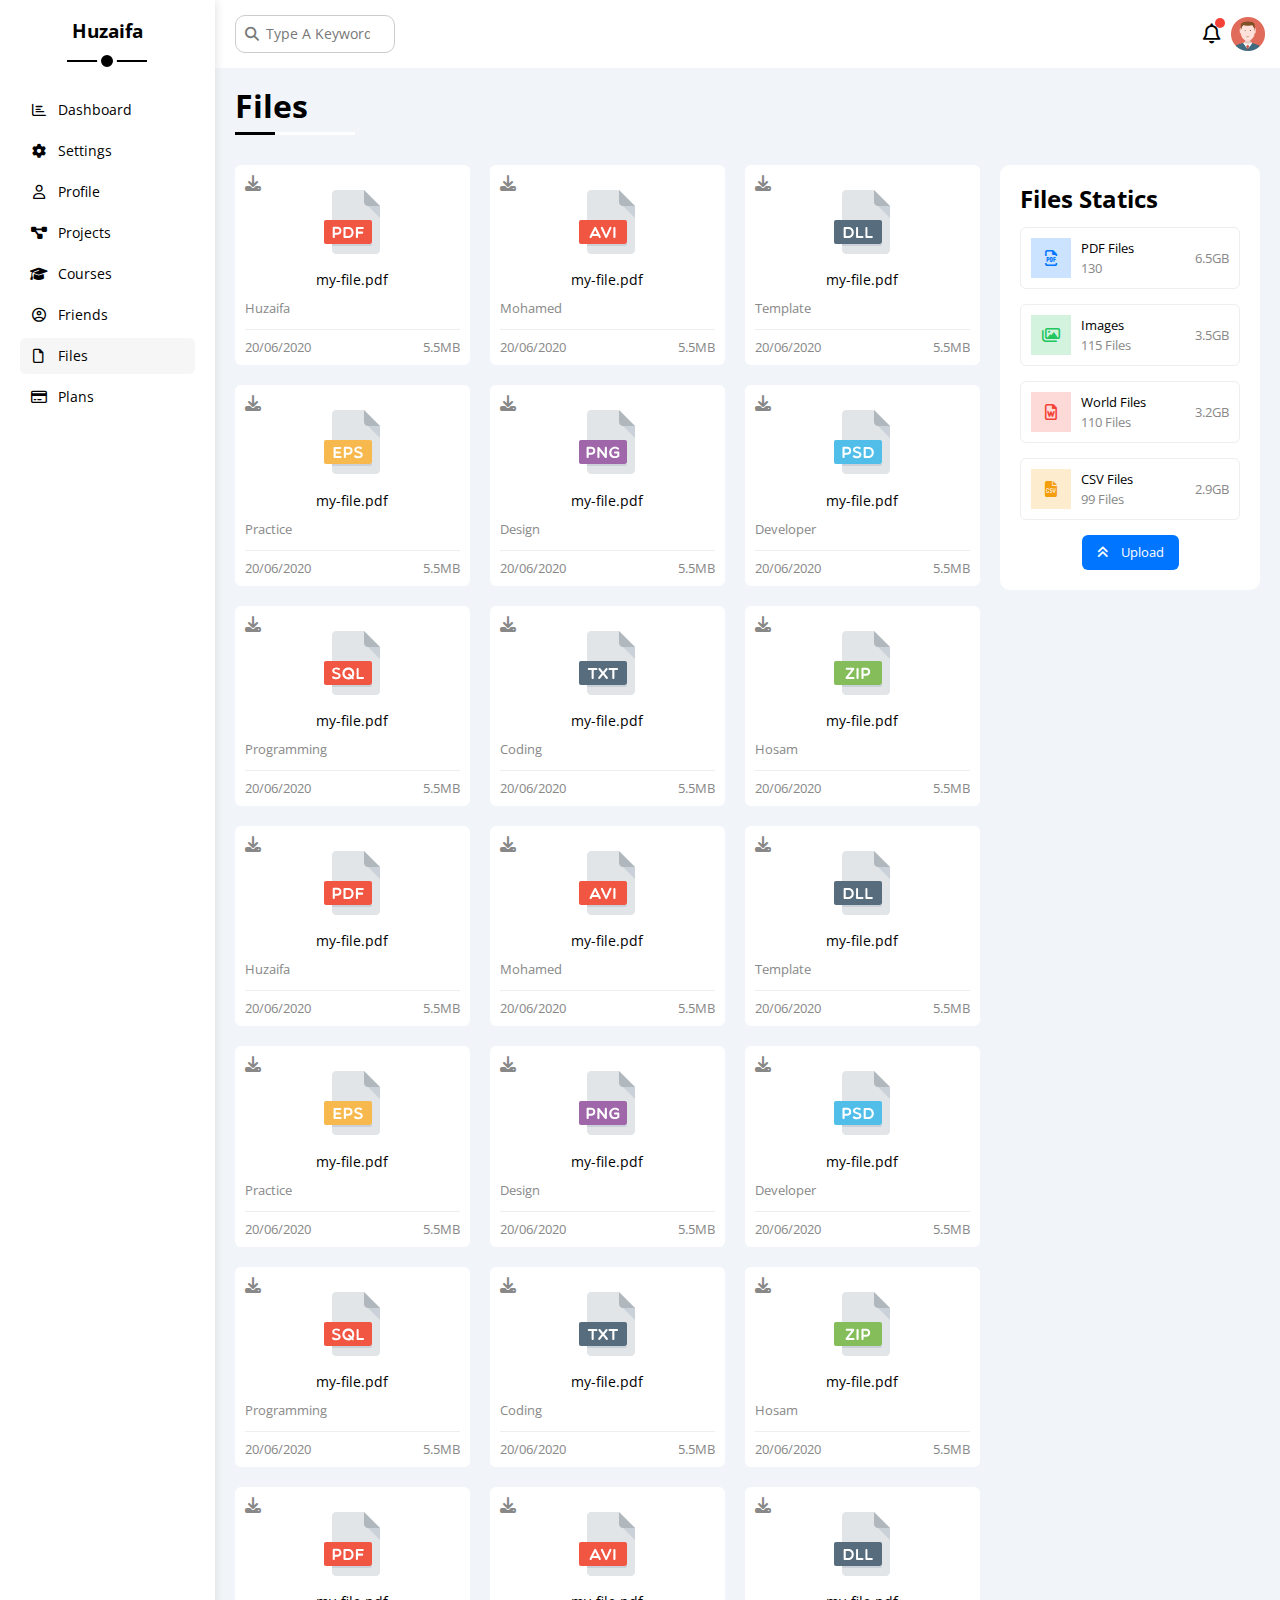
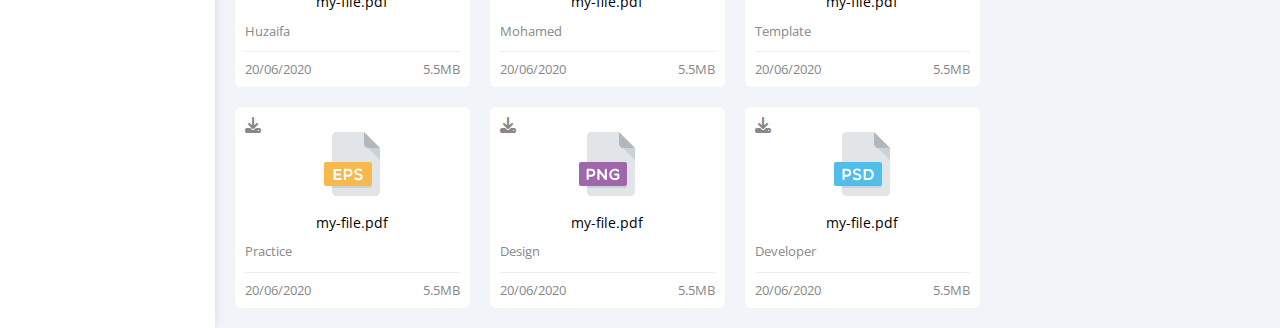
==== commit be836768: "add margin to files section" ====
--- a/files.html
+++ b/files.html
@@ -44,7 +44,7 @@
         </div>
       </header>
       <h1>Files</h1>
-      <div class="files d-flex">
+      <div class="files d-flex  m-20">
         <!-- start files  -->
         <div class="folders">
           <!-- start folder 1 -->
--- a/css/Dashboard.css
+++ b/css/Dashboard.css
@@ -1471,6 +1471,7 @@
 .files {
   gap: 20px;
   align-items: flex;
+  margin: 20px;
 }
 
 /* start folders  */
